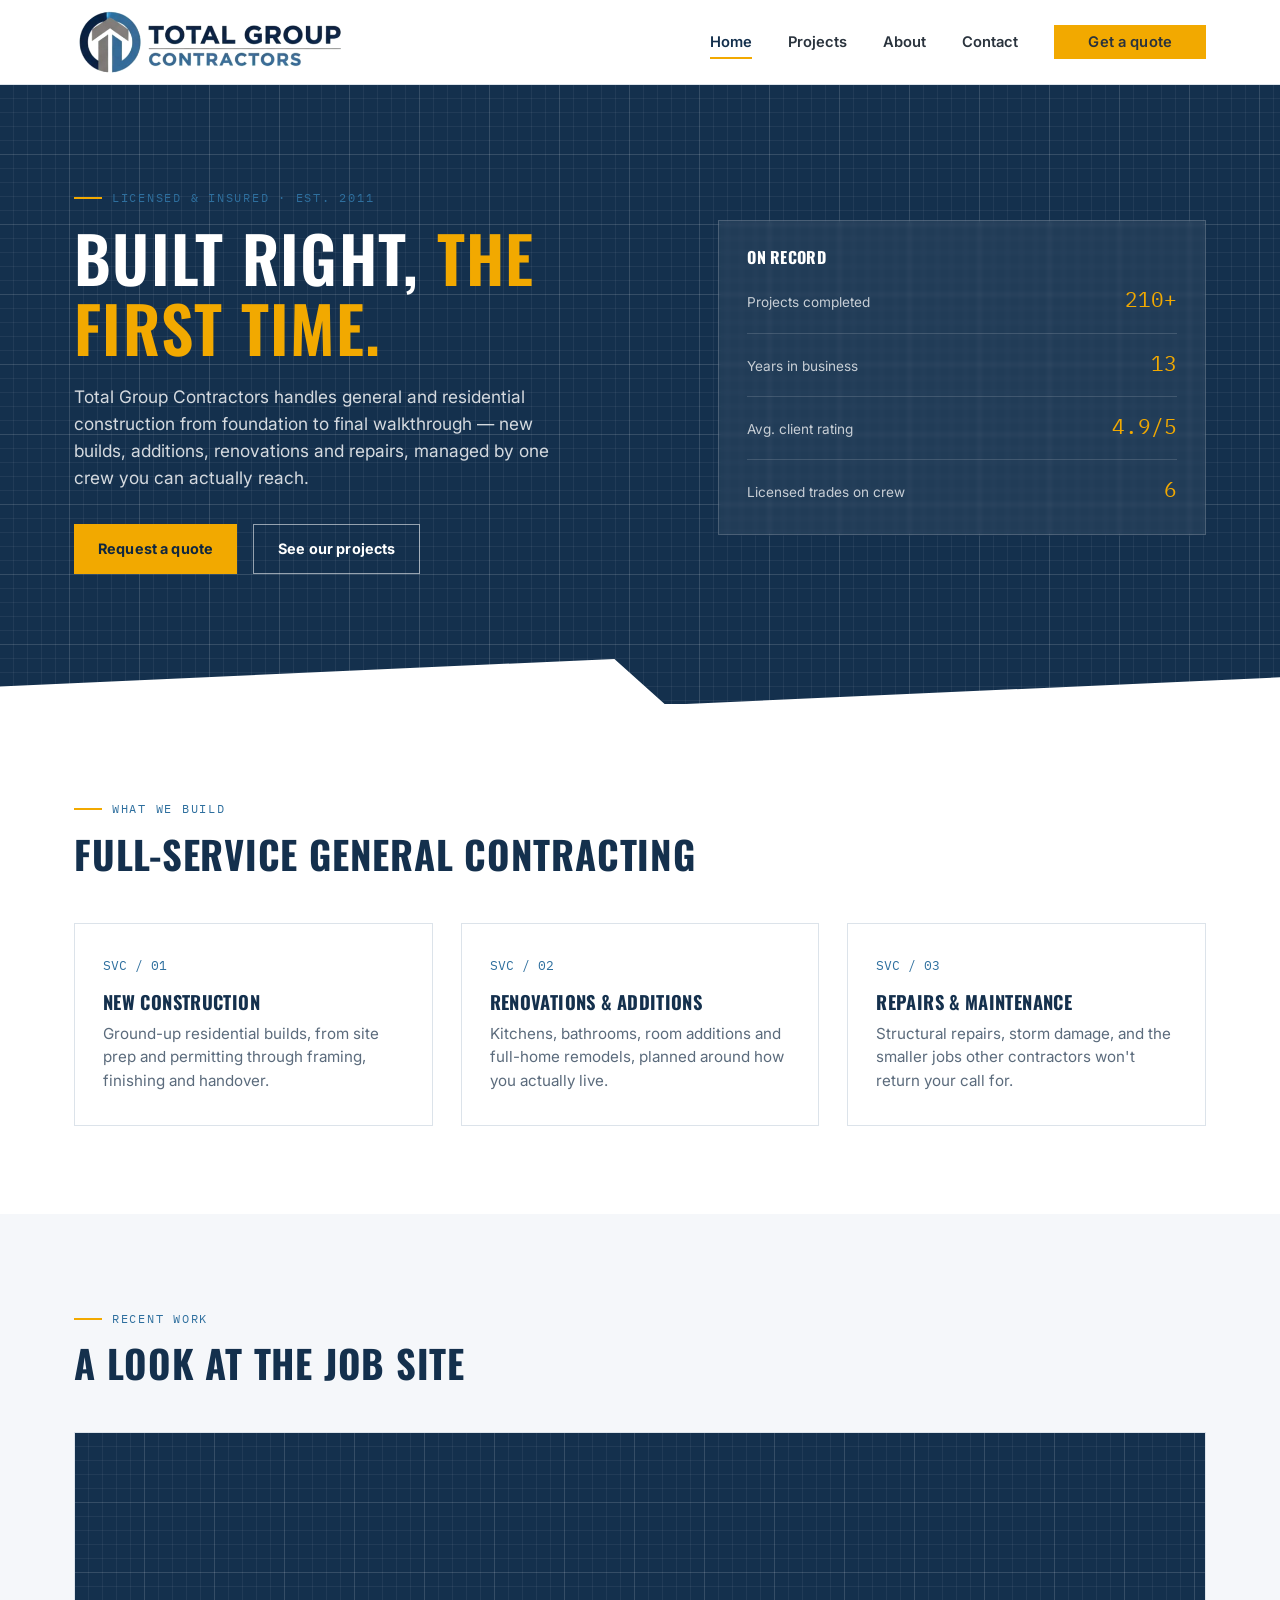
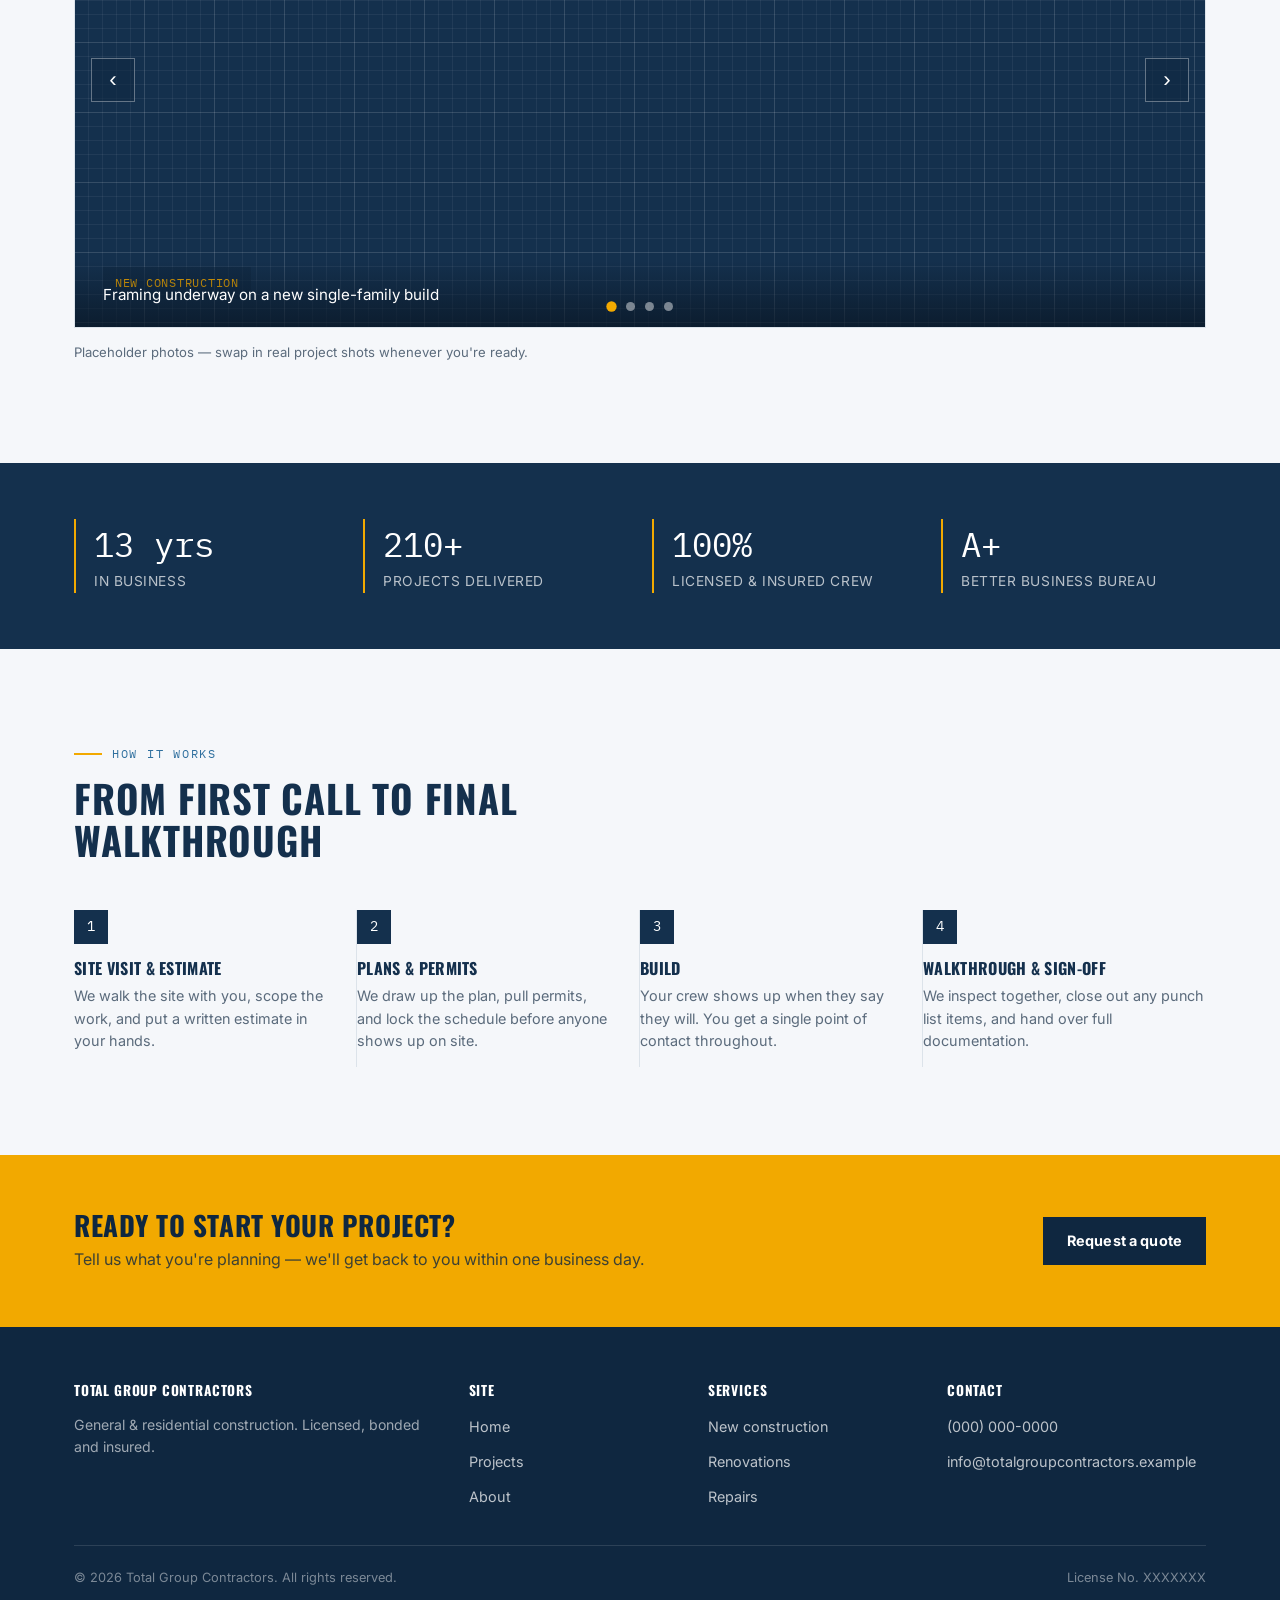
==== index.html @ ffaa58a0 "Total Group Contractors website Co-Authored-By: Claude Opus 5.5 <noreply@anthropic.com>" ====
<!DOCTYPE html>
<html lang="en">
<head>
<meta charset="UTF-8">
<meta name="viewport" content="width=device-width, initial-scale=1.0">
<meta name="color-scheme" content="light">
<title>Total Group Contractors | General &amp; Residential Construction</title>
<meta name="description" content="Total Group Contractors — licensed general and residential construction. New builds, additions, renovations and repairs, done right and on schedule.">
<link rel="preconnect" href="https://fonts.googleapis.com">
<link href="https://fonts.googleapis.com/css2?family=Oswald:wght@500;600;700&family=Inter:wght@400;500;600;700&family=IBM+Plex+Mono:wght@400;500&display=swap" rel="stylesheet">
<link rel="stylesheet" href="css/styles.css?v=3">
</head>
<body>

<header class="site-header">
  <div class="container">
    <a href="index.html" class="brand">
      <img src="images/logo.png" alt="Total Group Contractors logo" class="brand-mark">
      
    </a>
    <button class="nav-toggle" aria-label="Toggle menu" aria-expanded="false"><span></span></button>
    <nav class="main-nav">
      <a href="index.html" aria-current="page">Home</a>
      <a href="projects.html">Projects</a>
      <a href="about.html">About</a>
      <a href="about.html#contact">Contact</a>
      <a href="about.html#contact" class="btn btn-primary">Get a quote</a>
    </nav>
  </div>
</header>

<section class="hero blueprint pitch-bottom">
  <div class="container hero-grid">
    <div>
      <p class="eyebrow">Licensed &amp; insured · Est. 2011</p>
      <h1>Built right, <em>the first time.</em></h1>
      <p class="lead">Total Group Contractors handles general and residential construction from foundation to final walkthrough — new builds, additions, renovations and repairs, managed by one crew you can actually reach.</p>
      <div class="hero-actions">
        <a href="about.html#contact" class="btn btn-primary">Request a quote</a>
        <a href="projects.html" class="btn btn-outline">See our projects</a>
      </div>
    </div>
    <div class="hero-card">
      <h3>On record</h3>
      <ul class="hero-stat-list">
        <li><span class="label">Projects completed</span><span class="num">210+</span></li>
        <li><span class="label">Years in business</span><span class="num">13</span></li>
        <li><span class="label">Avg. client rating</span><span class="num">4.9/5</span></li>
        <li><span class="label">Licensed trades on crew</span><span class="num">6</span></li>
      </ul>
    </div>
  </div>
</section>

<section>
  <div class="container">
    <div class="section-head">
      <p class="eyebrow">What we build</p>
      <h2>Full-service general contracting</h2>
    </div>
    <div class="grid-3 reveal-group">
      <div class="service-card reveal">
        <div class="service-index">SVC / 01</div>
        <h3>New Construction</h3>
        <p>Ground-up residential builds, from site prep and permitting through framing, finishing and handover.</p>
      </div>
      <div class="service-card reveal">
        <div class="service-index">SVC / 02</div>
        <h3>Renovations &amp; Additions</h3>
        <p>Kitchens, bathrooms, room additions and full-home remodels, planned around how you actually live.</p>
      </div>
      <div class="service-card reveal">
        <div class="service-index">SVC / 03</div>
        <h3>Repairs &amp; Maintenance</h3>
        <p>Structural repairs, storm damage, and the smaller jobs other contractors won't return your call for.</p>
      </div>
    </div>
  </div>
</section>

<section class="section-off">
  <div class="container">
    <div class="section-head">
      <p class="eyebrow">Recent work</p>
      <h2>A look at the job site</h2>
    </div>
    <div class="slideshow" data-interval="12000" role="region" aria-roledescription="carousel" aria-label="Recent project photos">
      <div class="slideshow-track">
        <figure class="slide is-active" data-index="0">
          <div class="slide-photo blueprint">
            <span class="slide-tag">New Construction</span>
          </div>
          <figcaption class="slide-caption">Framing underway on a new single-family build</figcaption>
        </figure>
        <figure class="slide" data-index="1">
          <div class="slide-photo blueprint slide-photo-alt-1">
            <span class="slide-tag">Renovation</span>
          </div>
          <figcaption class="slide-caption">Kitchen renovation mid-way through finishing</figcaption>
        </figure>
        <figure class="slide" data-index="2">
          <div class="slide-photo blueprint slide-photo-alt-2">
            <span class="slide-tag">On Site</span>
          </div>
          <figcaption class="slide-caption">Our crew on site, keeping the schedule on track</figcaption>
        </figure>
        <figure class="slide" data-index="3">
          <div class="slide-photo blueprint slide-photo-alt-3">
            <span class="slide-tag">Completed</span>
          </div>
          <figcaption class="slide-caption">A finished addition, handed over to the client</figcaption>
        </figure>
      </div>

      <button type="button" class="slide-arrow slide-prev" aria-label="Previous photo">&#8249;</button>
      <button type="button" class="slide-arrow slide-next" aria-label="Next photo">&#8250;</button>

      <div class="slide-dots" role="tablist" aria-label="Choose photo">
        <button type="button" class="slide-dot is-active" role="tab" aria-selected="true" aria-label="Photo 1"></button>
        <button type="button" class="slide-dot" role="tab" aria-selected="false" aria-label="Photo 2"></button>
        <button type="button" class="slide-dot" role="tab" aria-selected="false" aria-label="Photo 3"></button>
        <button type="button" class="slide-dot" role="tab" aria-selected="false" aria-label="Photo 4"></button>
      </div>
    </div>
    <p class="form-note" style="margin-top:14px;">Placeholder photos — swap in real project shots whenever you're ready.</p>
  </div>
</section>

<div class="stat-band">
  <div class="container reveal-group">
    <div class="stat reveal"><div class="num">13 yrs</div><div class="label">In business</div></div>
    <div class="stat reveal"><div class="num">210+</div><div class="label">Projects delivered</div></div>
    <div class="stat reveal"><div class="num">100%</div><div class="label">Licensed &amp; insured crew</div></div>
    <div class="stat reveal"><div class="num">A+</div><div class="label">Better Business Bureau</div></div>
  </div>
</div>

<section class="section-off">
  <div class="container">
    <div class="section-head">
      <p class="eyebrow">How it works</p>
      <h2>From first call to final walkthrough</h2>
    </div>
    <div class="process reveal-group">
      <div class="process-step reveal">
        <span class="step-no">1</span>
        <h4>Site visit &amp; estimate</h4>
        <p>We walk the site with you, scope the work, and put a written estimate in your hands.</p>
      </div>
      <div class="process-step reveal">
        <span class="step-no">2</span>
        <h4>Plans &amp; permits</h4>
        <p>We draw up the plan, pull permits, and lock the schedule before anyone shows up on site.</p>
      </div>
      <div class="process-step reveal">
        <span class="step-no">3</span>
        <h4>Build</h4>
        <p>Your crew shows up when they say they will. You get a single point of contact throughout.</p>
      </div>
      <div class="process-step reveal">
        <span class="step-no">4</span>
        <h4>Walkthrough &amp; sign-off</h4>
        <p>We inspect together, close out any punch list items, and hand over full documentation.</p>
      </div>
    </div>
  </div>
</section>

<div class="cta-banner">
  <div class="container">
    <div>
      <h2>Ready to start your project?</h2>
      <p>Tell us what you're planning — we'll get back to you within one business day.</p>
    </div>
    <a href="about.html#contact" class="btn" style="background:var(--navy-900); color:var(--white);">Request a quote</a>
  </div>
</div>

<footer class="site-footer">
  <div class="container">
    <div class="footer-grid">
      <div>
        <h4>Total Group Contractors</h4>
        <p>General &amp; residential construction. Licensed, bonded and insured.</p>
      </div>
      <div>
        <h4>Site</h4>
        <ul class="footer-links">
          <li><a href="index.html">Home</a></li>
          <li><a href="projects.html">Projects</a></li>
          <li><a href="about.html">About</a></li>
        </ul>
      </div>
      <div>
        <h4>Services</h4>
        <ul class="footer-links">
          <li><a href="index.html">New construction</a></li>
          <li><a href="index.html">Renovations</a></li>
          <li><a href="index.html">Repairs</a></li>
        </ul>
      </div>
      <div>
        <h4>Contact</h4>
        <ul class="footer-links">
          <li><a href="tel:+10000000000">(000) 000-0000</a></li>
          <li><a href="mailto:info@totalgroupcontractors.example">info@totalgroupcontractors.example</a></li>
        </ul>
      </div>
    </div>
    <div class="footer-bottom">
      <span>&copy; 2026 Total Group Contractors. All rights reserved.</span>
      <span>License No. XXXXXXX</span>
    </div>
  </div>
</footer>

<script src="js/main.js?v=2"></script>
</body>
</html>
---- css/styles.css ----
/* =========================================================
   TOTAL GROUP CONTRACTORS — shared styles
   Design tokens
   ========================================================= */
:root{
  --navy-900: #0F2740;
  --navy-800: #14304D;
  --navy-700: #1F4368;
  --blue-500: #2E6F9E;
  --blue-300: #6FA3C7;
  --white:    #FFFFFF;
  --off-white:#F5F7FA;
  --gray-600: #5B6B7C;
  --gray-800: #2A333D;
  --line:     #DCE3EA;
  --yellow:   #F2A900;
  --yellow-dark: #C98600;

  --font-display: 'Oswald', 'Arial Narrow', sans-serif;
  --font-body: 'Inter', -apple-system, BlinkMacSystemFont, 'Segoe UI', sans-serif;
  --font-mono: 'IBM Plex Mono', 'Courier New', monospace;

  --container: 1180px;

  color-scheme: only light;
}

html{ color-scheme: only light; }

*,*::before,*::after{ box-sizing: border-box; }
html{ scroll-behavior: smooth; }
body{
  margin:0;
  font-family: var(--font-body);
  color: var(--gray-800);
  background: var(--white);
  line-height: 1.55;
  -webkit-font-smoothing: antialiased;
}
img{ max-width:100%; display:block; }
a{ color: inherit; }
h1,h2,h3,h4{
  font-family: var(--font-display);
  text-transform: uppercase;
  letter-spacing: 0.02em;
  color: var(--navy-800);
  margin: 0 0 .5em;
  line-height: 1.1;
}
p{ margin: 0 0 1em; color: var(--gray-600); }
.container{
  max-width: var(--container);
  margin: 0 auto;
  padding: 0 24px;
}
.eyebrow{
  font-family: var(--font-mono);
  font-size: 0.78rem;
  letter-spacing: 0.14em;
  text-transform: uppercase;
  color: var(--blue-500);
  display:inline-flex;
  align-items:center;
  gap:10px;
  margin-bottom: 14px;
}
.eyebrow::before{
  content:"";
  width: 28px;
  height: 2px;
  background: var(--yellow);
  display:inline-block;
}

/* Focus visibility */
a:focus-visible, button:focus-visible, input:focus-visible, textarea:focus-visible{
  outline: 3px solid var(--yellow);
  outline-offset: 2px;
}

@media (prefers-reduced-motion: reduce){
  *{ animation-duration: 0.001ms !important; animation-iteration-count: 1 !important; transition-duration: 0.001ms !important; scroll-behavior: auto !important; }
}

/* =========================================================
   Scroll reveal — fade + rise as sections enter view
   ========================================================= */
.reveal{
  opacity: 0;
  transform: translateY(28px);
  transition: opacity .7s cubic-bezier(.2,.7,.2,1), transform .7s cubic-bezier(.2,.7,.2,1);
}
.reveal.in-view{
  opacity: 1;
  transform: translateY(0);
}
.reveal-group .reveal:nth-child(2){ transition-delay: .08s; }
.reveal-group .reveal:nth-child(3){ transition-delay: .16s; }
.reveal-group .reveal:nth-child(4){ transition-delay: .24s; }
@media (prefers-reduced-motion: reduce){
  .reveal{ opacity:1; transform:none; }
}

/* =========================================================
   Blueprint grid texture — signature motif
   ========================================================= */
.blueprint{
  background-color: var(--navy-800);
  background-image:
    linear-gradient(rgba(255,255,255,0.055) 1px, transparent 1px),
    linear-gradient(90deg, rgba(255,255,255,0.055) 1px, transparent 1px),
    linear-gradient(rgba(255,255,255,0.09) 1px, transparent 1px),
    linear-gradient(90deg, rgba(255,255,255,0.09) 1px, transparent 1px);
  background-size: 14px 14px, 14px 14px, 70px 70px, 70px 70px;
  background-position: -1px -1px;
}

/* Angled section dividers evoking a roofline */
.pitch-bottom{
  position: relative;
}
.pitch-bottom::after{
  content:"";
  position:absolute;
  left:0; right:0; bottom:-1px;
  height: 46px;
  background: var(--white);
  clip-path: polygon(0 100%, 100% 100%, 100% 40%, 52% 100%, 48% 0%, 0 60%);
}

/* =========================================================
   Header / nav
   ========================================================= */
.site-header{
  position: sticky;
  top:0;
  z-index: 100;
  background: var(--white);
  border-bottom: 1px solid var(--line);
  transition: box-shadow .25s ease;
}
.site-header.scrolled{
  box-shadow: 0 6px 18px rgba(15,39,64,0.08);
}
.site-header .container{
  display:flex;
  align-items:center;
  justify-content:space-between;
  height: 84px;
}
.brand{
  display:flex;
  align-items:center;
  gap:12px;
  text-decoration:none;
}
.brand-mark{
  height: 72px;
  width: auto;
  max-width: 400px;
  object-fit: contain;
  flex:none;
}
.brand-text{
  font-family: var(--font-display);
  text-transform: uppercase;
  color: var(--navy-800);
  font-weight: 600;
  font-size: 1.05rem;
  letter-spacing: 0.01em;
  line-height:1.15;
}
.brand-text small{
  display:block;
  font-family: var(--font-mono);
  text-transform: none;
  letter-spacing: 0.04em;
  color: var(--blue-500);
  font-size: 0.68rem;
  margin-top: 2px;
}
.main-nav{ display:flex; align-items:center; gap: 36px; }
.main-nav a{
  text-decoration:none;
  font-weight: 600;
  font-size: 0.92rem;
  color: var(--gray-800);
  position: relative;
  padding: 6px 0;
}
.main-nav a{ transition: color .2s ease; }
.main-nav .btn{ padding-left: 34px; padding-right: 34px; }
.main-nav a::after{
  content:"";
  position:absolute; left:0; right:100%; bottom:0;
  height:2px; background: var(--yellow);
  transition: right .25s ease;
}
.main-nav a:hover::after, .main-nav a[aria-current="page"]::after{ right:0; }
.main-nav a[aria-current="page"]{ color: var(--navy-800); }

.nav-toggle{
  display:none;
  background:none; border:none; cursor:pointer;
  width:40px; height:36px;
  position: relative;
}
.nav-toggle span, .nav-toggle span::before, .nav-toggle span::after{
  content:""; position:absolute; left:8px; right:8px; height:2px; background: var(--navy-800);
}
.nav-toggle span{ top:17px; }
.nav-toggle span::before{ top:-8px; }
.nav-toggle span::after{ top:8px; }

.btn{
  display:inline-flex;
  align-items:center;
  gap:8px;
  font-family: var(--font-body);
  font-weight: 700;
  font-size: 0.9rem;
  text-decoration:none;
  padding: 13px 24px;
  border: none;
  cursor: pointer;
  letter-spacing: 0.01em;
  transition: background-color .2s ease, color .2s ease, border-color .2s ease, transform .2s ease, box-shadow .2s ease;
}
.btn:hover{ transform: translateY(-2px); }
.btn:active{ transform: translateY(0); }
.btn-primary{
  background: var(--yellow);
  color: var(--navy-900);
}
.btn-primary:hover{ background: var(--yellow-dark); }
.btn-outline{
  background: transparent;
  color: var(--white);
  border: 1.5px solid rgba(255,255,255,0.55);
}
.btn-outline:hover{ border-color: var(--white); background: rgba(255,255,255,0.08); }
.btn-outline-navy{
  background: var(--white);
  color: var(--blue-500);
  border: none;
  font-weight: 700;
  letter-spacing: 0.03em;
}
.btn-outline-navy:hover{ background: var(--off-white); }

/* =========================================================
   Hero
   ========================================================= */
.hero{
  color: var(--white);
  padding: 96px 0 130px;
  position: relative;
  overflow:hidden;
}
.hero-grid{
  display:grid;
  grid-template-columns: 1.1fr 0.9fr;
  gap: 48px;
  align-items:center;
}
.hero h1{
  color: var(--white);
  font-size: clamp(2.4rem, 5vw, 4.1rem);
  font-weight: 600;
  margin-bottom: 22px;
}
.hero h1 em{
  font-style: normal;
  color: var(--yellow);
}
.hero p.lead{
  color: rgba(255,255,255,0.82);
  font-size: 1.08rem;
  max-width: 46ch;
  margin-bottom: 32px;
}
.hero-actions{ display:flex; gap:16px; flex-wrap:wrap; }
.hero-card{
  background: rgba(255,255,255,0.06);
  border: 1px solid rgba(255,255,255,0.18);
  padding: 28px;
  backdrop-filter: blur(2px);
}
.hero-card h3{ color: var(--white); font-size:1rem; margin-bottom: 18px; }
.hero-stat-list{ list-style:none; margin:0; padding:0; display:grid; gap:16px; }
.hero-stat-list li{ display:flex; justify-content:space-between; align-items:baseline; border-top:1px solid rgba(255,255,255,0.14); padding-top:14px; }
.hero-stat-list li:first-child{ border-top:none; padding-top:0; }
.hero-stat-list .num{ font-family: var(--font-mono); color: var(--yellow); font-size:1.3rem; }
.hero-stat-list .label{ color: rgba(255,255,255,0.75); font-size:0.85rem; }

/* =========================================================
   Sections
   ========================================================= */
section{ padding: 88px 0; }
.section-off{ background: var(--off-white); }
.section-head{ max-width: 640px; margin-bottom: 48px; }
.section-head h2{ font-size: clamp(1.7rem, 3vw, 2.4rem); }

/* Services grid */
.grid-3{ display:grid; grid-template-columns: repeat(3,1fr); gap: 28px; }
.service-card{
  background: var(--white);
  border: 1px solid var(--line);
  padding: 32px 28px;
  transition: border-color .18s ease, transform .18s ease;
}
.service-card:hover{ border-color: var(--blue-500); transform: translateY(-3px); }
.service-index{
  font-family: var(--font-mono);
  color: var(--blue-500);
  font-size: 0.8rem;
  margin-bottom: 16px;
}
.service-card h3{ font-size: 1.15rem; margin-bottom: 10px; }
.service-card p{ font-size: 0.95rem; margin-bottom: 0; }

/* Stat band */
.stat-band{
  background: var(--navy-800);
  color: var(--white);
  padding: 56px 0;
}
.stat-band .container{
  display:grid;
  grid-template-columns: repeat(4,1fr);
  gap: 24px;
}
.stat{ text-align:left; border-left: 2px solid var(--yellow); padding-left: 18px; }
.stat .num{ font-family: var(--font-mono); font-size: 2.1rem; color: var(--white); }
.stat .label{ color: rgba(255,255,255,0.7); font-size: 0.86rem; text-transform: uppercase; letter-spacing: 0.04em; }

/* Process list */
.process{ display:grid; grid-template-columns: repeat(4,1fr); gap: 0; counter-reset: step; }
.process-step{
  padding: 0 24px 0 0;
  border-right: 1px solid var(--line);
  position:relative;
}
.process-step:last-child{ border-right:none; padding-right:0; }
.process-step .step-no{
  font-family: var(--font-mono);
  color: var(--yellow-dark);
  background: var(--navy-800);
  color:var(--white);
  display:inline-flex;
  width:34px; height:34px;
  align-items:center; justify-content:center;
  font-size:0.85rem;
  margin-bottom: 16px;
}
.process-step h4{ font-size: 1rem; margin-bottom: 8px; }
.process-step p{ font-size: 0.9rem; }

/* CTA banner */
.cta-banner{
  background: var(--yellow);
  color: var(--navy-900);
  padding: 56px 0;
}
.cta-banner .container{
  display:flex; align-items:center; justify-content:space-between; gap: 24px; flex-wrap:wrap;
}
.cta-banner h2{ color: var(--navy-900); margin-bottom:6px; font-size: 1.7rem; }
.cta-banner p{ color: rgba(15,39,64,0.8); margin-bottom:0; }

/* Project cards (projects page) */
.filter-row{
  display:flex; gap:10px; flex-wrap:wrap; margin-bottom: 40px;
}
.filter-row button{
  font-family: var(--font-mono);
  font-size: 0.78rem;
  letter-spacing: 0.05em;
  text-transform: uppercase;
  background: var(--white);
  border: 1px solid var(--line);
  padding: 9px 16px;
  cursor:pointer;
  color: var(--gray-600);
}
.filter-row button{ transition: border-color .2s ease, color .2s ease; }
.filter-row button.active, .filter-row button:hover{
  border-color: var(--navy-800);
  color: var(--navy-800);
}
.project-grid{ display:grid; grid-template-columns: repeat(3, 1fr); gap: 28px; }
.project-card{
  border: 1px solid var(--line);
  background: var(--white);
  overflow:hidden;
  transition: border-color .2s ease, transform .2s ease, box-shadow .2s ease;
}
.project-card:hover{
  border-color: var(--blue-500);
  transform: translateY(-4px);
  box-shadow: 0 12px 24px rgba(15,39,64,0.08);
}
.project-thumb{
  height: 170px;
  position: relative;
  background:
    linear-gradient(rgba(255,255,255,0.07) 1px, transparent 1px),
    linear-gradient(90deg, rgba(255,255,255,0.07) 1px, transparent 1px);
  background-size: 16px 16px;
  background-color: var(--navy-700);
  display:flex;
  align-items:flex-end;
  padding: 14px;
}
.project-thumb .job-no{
  font-family: var(--font-mono);
  color: var(--yellow);
  font-size: 0.76rem;
  background: rgba(15,39,64,0.55);
  padding: 4px 8px;
}
.project-body{ padding: 22px; }
.project-tag{
  font-family: var(--font-mono);
  font-size: 0.72rem;
  text-transform: uppercase;
  letter-spacing: 0.06em;
  color: var(--blue-500);
  margin-bottom: 8px;
  display:block;
}
.project-body h3{ font-size: 1.05rem; margin-bottom: 8px; }
.project-body p{ font-size: 0.9rem; margin-bottom: 0; }
.project-meta{
  display:flex; justify-content:space-between;
  font-family: var(--font-mono);
  font-size: 0.76rem;
  color: var(--gray-600);
  margin-top: 14px;
  padding-top: 14px;
  border-top: 1px dashed var(--line);
}

/* About page */
.value-grid{ display:grid; grid-template-columns: repeat(3,1fr); gap: 28px; }
.value-card{ padding: 0; }
.value-card .mark{
  width: 44px; height: 44px;
  background: var(--navy-800);
  margin-bottom: 18px;
  position:relative;
  transition: transform .2s ease;
}
.value-card:hover .mark{ transform: rotate(-6deg) scale(1.06); }
.value-card .mark::after{
  content:""; position:absolute; inset:10px; border: 2px solid var(--yellow);
}
.value-card h3{ font-size: 1.05rem; }
.value-card p{ font-size: 0.92rem; }

.about-split{ display:grid; grid-template-columns: 1fr 1fr; gap: 56px; align-items:center; }
.about-split .credential-list{ list-style:none; margin: 24px 0 0; padding:0; display:grid; gap:12px; }
.about-split .credential-list li{
  display:flex; gap:12px; align-items:flex-start;
  font-size: 0.95rem; color: var(--gray-800);
}
.about-split .credential-list li::before{
  content:"";
  width: 8px; height: 8px;
  background: var(--yellow);
  margin-top: 7px;
  flex: none;
}
.about-figure{
  background: var(--navy-800);
  aspect-ratio: 4/3;
  position: relative;
  overflow: hidden;
}
.about-figure .plate{
  position:absolute; inset:24px;
  border: 1px solid rgba(255,255,255,0.35);
}
.about-figure .plate-label{
  position:absolute; left:24px; bottom:24px;
  font-family: var(--font-mono);
  color: var(--yellow);
  font-size: 0.75rem;
  letter-spacing: 0.06em;
}

/* Contact */
.contact-wrap{
  display:grid;
  grid-template-columns: 0.9fr 1.1fr;
  gap: 48px;
  align-items:start;
}
.contact-card{
  background: var(--navy-800);
  color: var(--white);
  padding: 36px;
}
.contact-card h3{ color: var(--white); font-size: 1.1rem; }
.contact-list{ list-style:none; padding:0; margin: 22px 0 0; display:grid; gap:18px; }
.contact-list li{ display:grid; gap:4px; }
.contact-list .k{
  font-family: var(--font-mono);
  font-size: 0.72rem;
  text-transform: uppercase;
  letter-spacing: 0.08em;
  color: var(--yellow);
}
.contact-list .v{ font-size: 0.98rem; color: rgba(255,255,255,0.92); }
.contact-list a{ text-decoration:none; }
.contact-list a:hover{ text-decoration:underline; }

.form-grid{ display:grid; grid-template-columns: 1fr 1fr; gap: 18px; }
.form-grid .full{ grid-column: 1 / -1; }
.field{ display:grid; gap:6px; }
.field label{
  font-size: 0.8rem;
  font-weight:600;
  color: var(--gray-800);
}
.field input, .field select, .field textarea{
  font-family: var(--font-body);
  font-size: 0.95rem;
  padding: 12px 14px;
  border: 1px solid var(--line);
  background: var(--white);
  color: var(--gray-800);
}
.field textarea{ resize: vertical; min-height: 110px; }
.form-note{ font-size: 0.82rem; color: var(--gray-600); margin-top: 14px; }

/* =========================================================
   Home slideshow
   ========================================================= */
.slideshow{
  position: relative;
  aspect-ratio: 16/7;
  overflow: hidden;
  background: var(--navy-800);
  border: 1px solid var(--line);
}
.slideshow-track{ position:relative; width:100%; height:100%; }
.slide{
  position:absolute;
  inset:0;
  margin:0;
  opacity:0;
  visibility: hidden;
  transition: opacity .8s ease;
}
.slide.is-active{ opacity:1; visibility: visible; }
.slide-photo{
  width:100%; height:100%;
  display:flex;
  align-items:flex-end;
  padding: 28px;
}
.slide-photo-alt-1{ background-color:#1F4368; }
.slide-photo-alt-2{ background-color:#28527d; }
.slide-photo-alt-3{ background-color:#183350; }
.slide-tag{
  font-family: var(--font-mono);
  font-size: 0.78rem;
  text-transform: uppercase;
  letter-spacing: 0.06em;
  color: var(--yellow);
  background: rgba(15,39,64,0.55);
  padding: 6px 12px;
}
.slide-caption{
  position:absolute;
  left:0; right:0; bottom:0;
  padding: 22px 28px 20px;
  color: var(--white);
  font-size: 0.95rem;
  background: linear-gradient(0deg, rgba(9,22,36,0.75), transparent);
}
.slide-arrow{
  position:absolute;
  top:50%; transform: translateY(-50%);
  width:44px; height:44px;
  background: rgba(15,39,64,0.55);
  color: var(--white);
  border: 1px solid rgba(255,255,255,0.35);
  font-size: 1.4rem;
  line-height:1;
  cursor:pointer;
  display:flex; align-items:center; justify-content:center;
  transition: background-color .2s ease;
}
.slide-arrow:hover{ background: rgba(15,39,64,0.85); }
.slide-prev{ left:16px; }
.slide-next{ right:16px; }
.slide-dots{
  position:absolute;
  left:0; right:0; bottom:16px;
  display:flex;
  justify-content:center;
  gap:10px;
}
.slide-dot{
  width:9px; height:9px;
  border-radius:50%;
  background: rgba(255,255,255,0.45);
  border: none;
  padding:0;
  cursor:pointer;
  transition: background-color .2s ease, transform .2s ease;
}
.slide-dot.is-active{ background: var(--yellow); transform: scale(1.15); }
@media (max-width: 680px){
  .slideshow{ aspect-ratio: 4/5; }
  .slide-arrow{ width:36px; height:36px; font-size:1.15rem; }
}

/* =========================================================
   Footer
   ========================================================= */
.site-footer{
  background: var(--navy-900);
  color: rgba(255,255,255,0.7);
  padding: 56px 0 28px;
}
.footer-grid{
  display:grid;
  grid-template-columns: 1.4fr 0.8fr 0.8fr 1fr;
  gap: 32px;
  padding-bottom: 36px;
  border-bottom: 1px solid rgba(255,255,255,0.12);
}
.footer-grid h4{
  color: var(--white);
  font-size: 0.85rem;
  letter-spacing: 0.06em;
  margin-bottom: 16px;
}
.footer-grid p{ color: rgba(255,255,255,0.6); font-size: 0.88rem; }
.footer-links{ list-style:none; margin:0; padding:0; display:grid; gap:10px; }
.footer-links a{ text-decoration:none; color: rgba(255,255,255,0.72); font-size: 0.9rem; }
.footer-links a:hover{ color: var(--yellow); }
.footer-bottom{
  display:flex; justify-content:space-between; align-items:center;
  padding-top: 22px;
  font-size: 0.8rem;
  color: rgba(255,255,255,0.45);
  flex-wrap:wrap; gap:10px;
}

/* =========================================================
   Responsive
   ========================================================= */
@media (max-width: 960px){
  .hero-grid{ grid-template-columns: 1fr; }
  .grid-3, .project-grid, .value-grid{ grid-template-columns: repeat(2,1fr); }
  .process{ grid-template-columns: repeat(2,1fr); }
  .process-step{ border-right:none; border-bottom:1px solid var(--line); padding: 0 0 24px; margin-bottom:24px; }
  .stat-band .container{ grid-template-columns: repeat(2,1fr); row-gap: 28px; }
  .about-split, .contact-wrap{ grid-template-columns: 1fr; }
  .footer-grid{ grid-template-columns: 1fr 1fr; }
}
@media (max-width: 680px){
  .main-nav{
    position:absolute; top:84px; left:0; right:0;
    background: var(--white);
    border-bottom: 1px solid var(--line);
    flex-direction:column;
    align-items:flex-start;
    padding: 20px 24px 28px;
    gap: 18px;
    display:none;
  }
  .main-nav.open{ display:flex; }
  .nav-toggle{ display:block; }
  .grid-3, .project-grid, .value-grid, .process, .footer-grid, .form-grid{ grid-template-columns: 1fr; }
  .cta-banner .container{ flex-direction:column; align-items:flex-start; }
  section{ padding: 64px 0; }
  .hero{ padding: 64px 0 90px; }
}
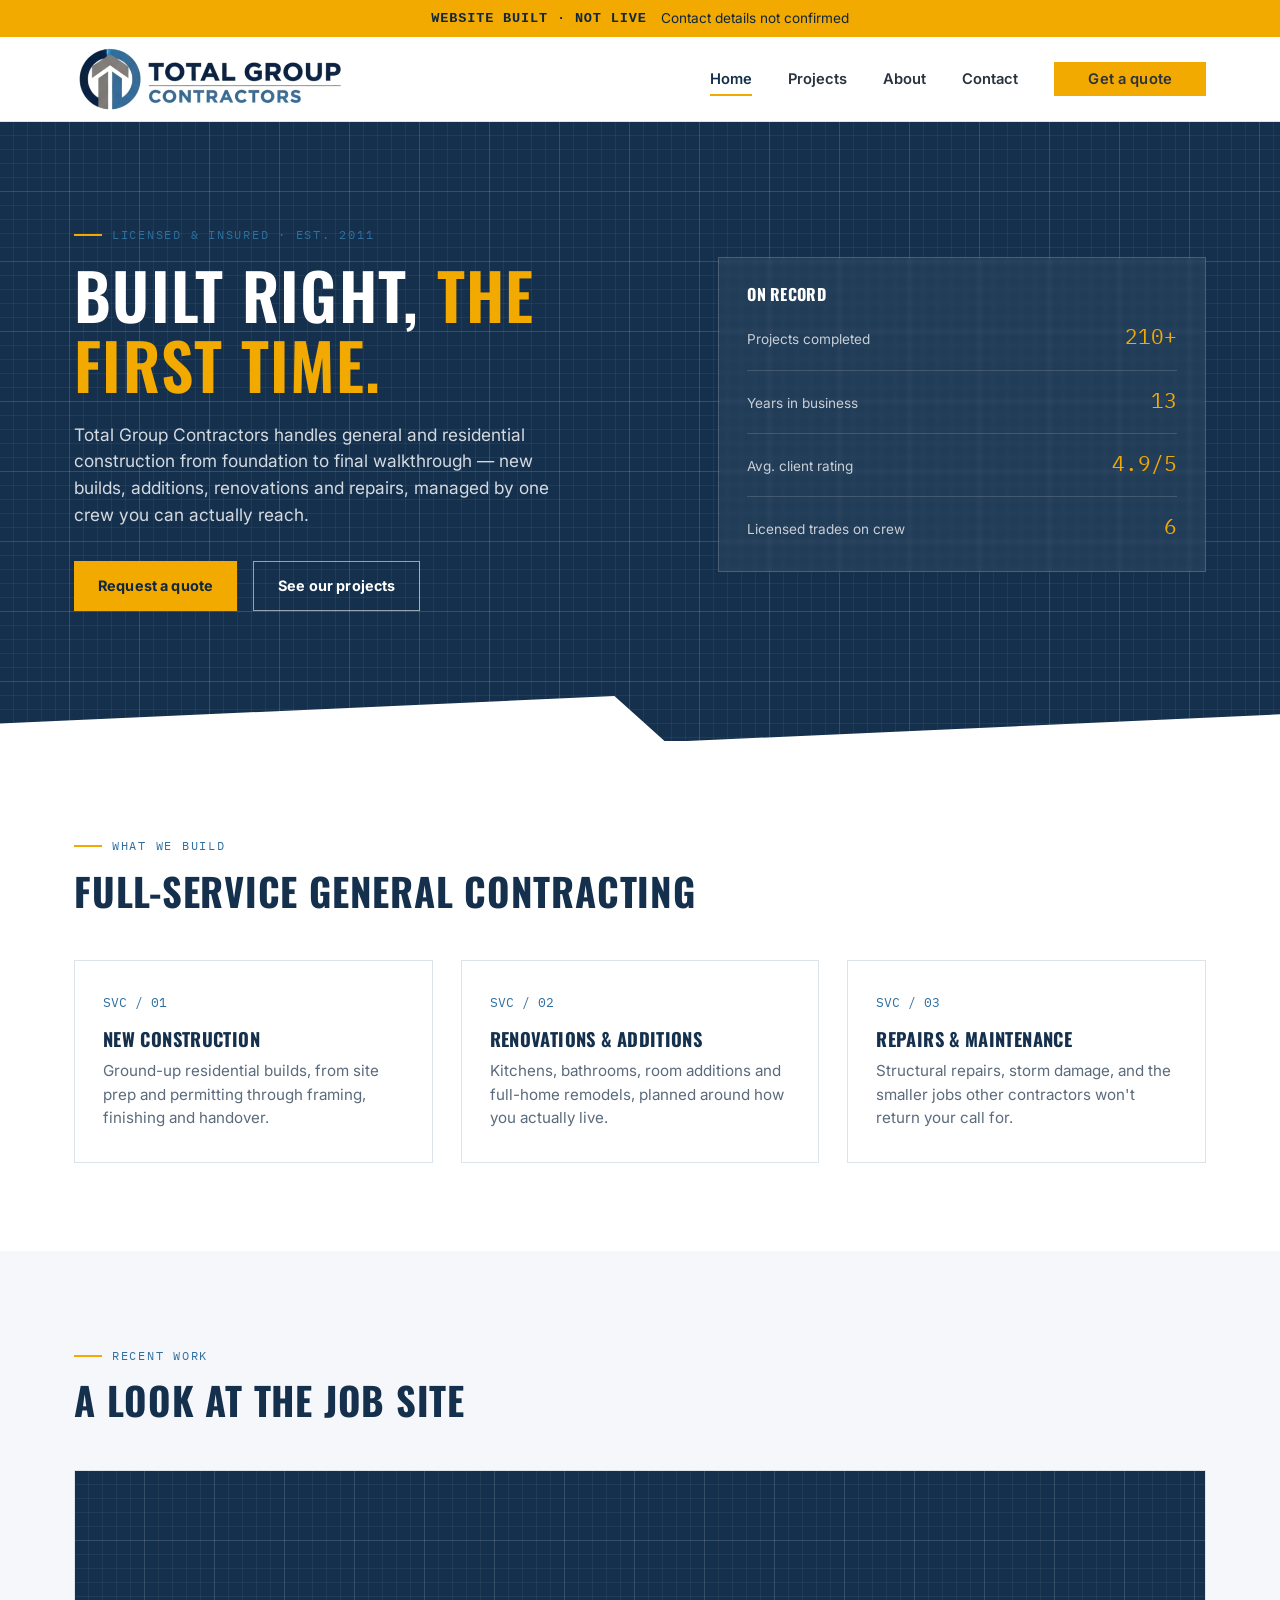
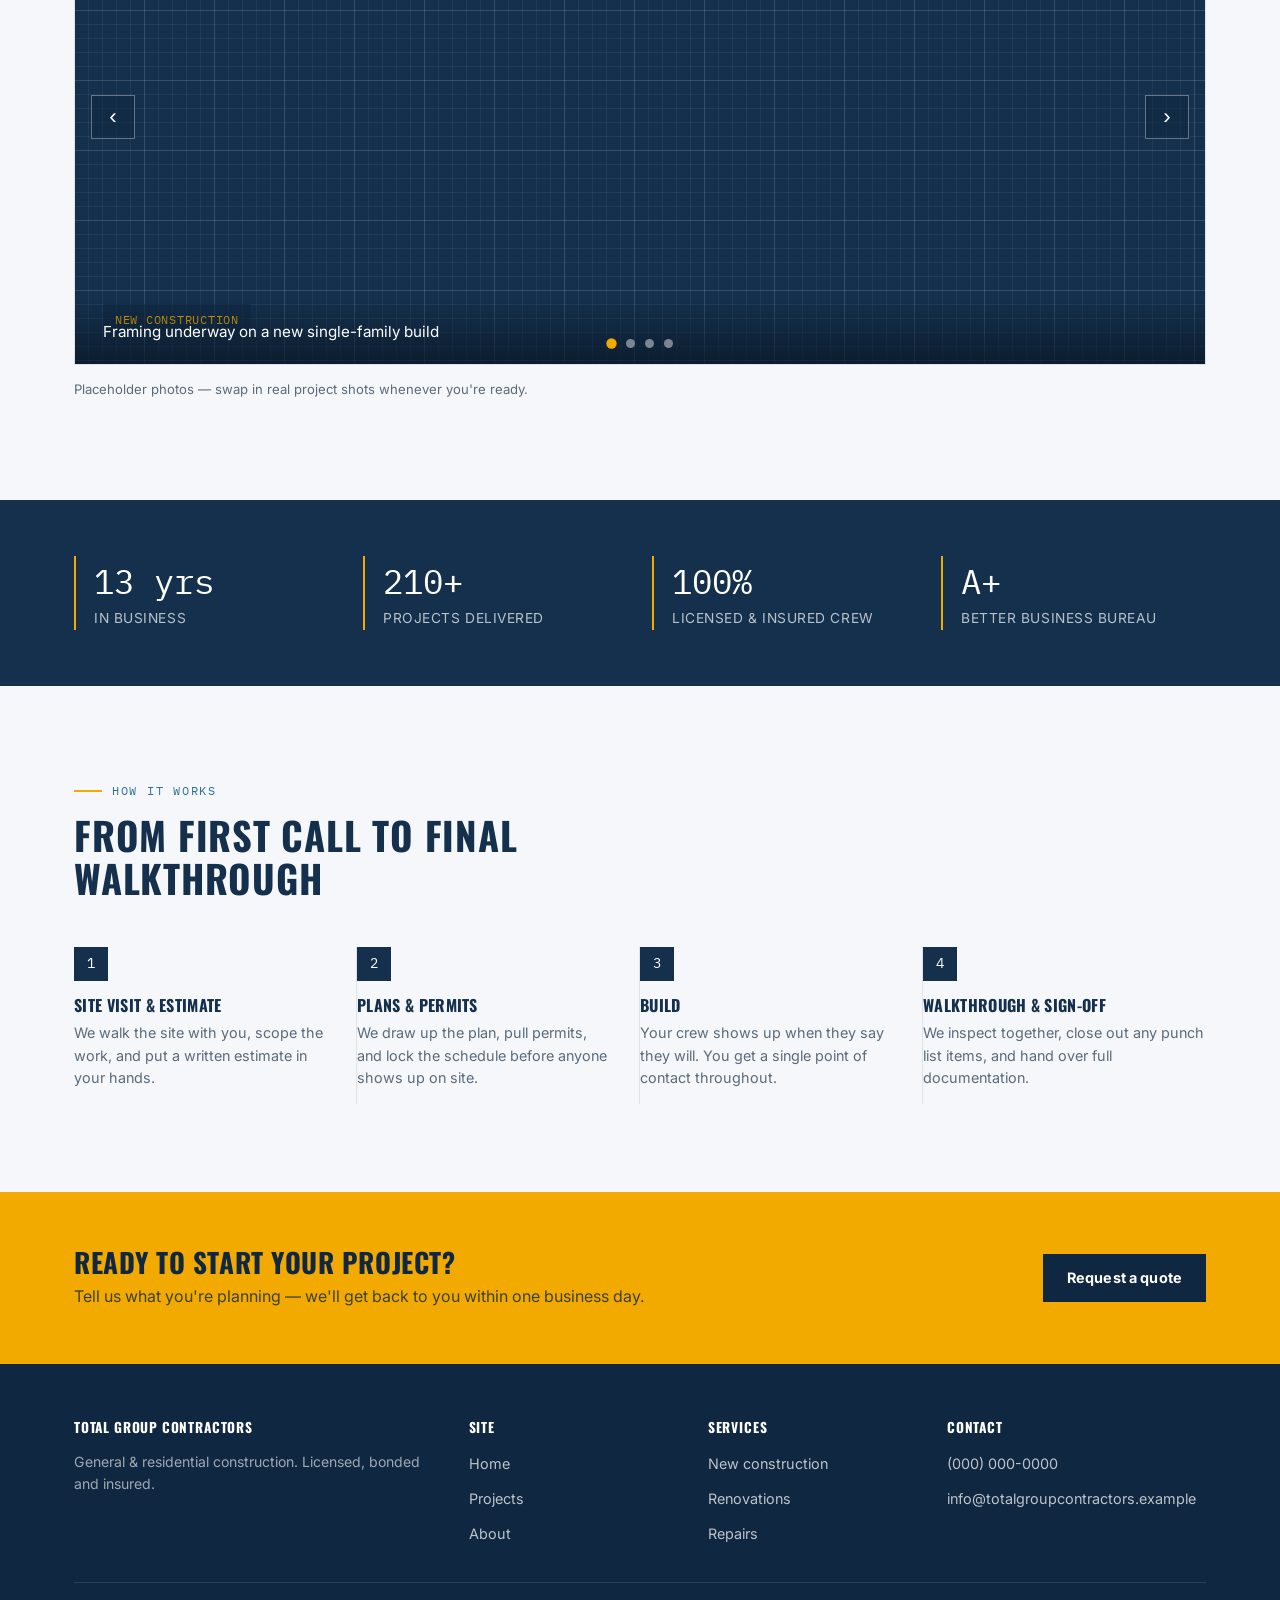
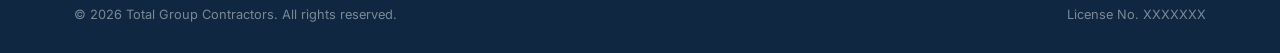
==== commit 821cef3e: "Mark Total Group site as built, not live; remove owner name from screenshot Co-Authored-By: Claude O" ====
--- a/index.html
+++ b/index.html
@@ -8,9 +8,11 @@
 <meta name="description" content="Total Group Contractors — licensed general and residential construction. New builds, additions, renovations and repairs, done right and on schedule.">
 <link rel="preconnect" href="https://fonts.googleapis.com">
 <link href="https://fonts.googleapis.com/css2?family=Oswald:wght@500;600;700&family=Inter:wght@400;500;600;700&family=IBM+Plex+Mono:wght@400;500&display=swap" rel="stylesheet">
-<link rel="stylesheet" href="css/styles.css?v=3">
+<link rel="stylesheet" href="css/styles.css?v=4">
 </head>
 <body>
+
+<div class="site-notice" role="note"><strong>Website built &middot; Not live</strong><span>Contact details not confirmed</span></div>
 
 <header class="site-header">
   <div class="container">
--- a/css/styles.css
+++ b/css/styles.css
@@ -680,4 +680,23 @@
   .cta-banner .container{ flex-direction:column; align-items:flex-start; }
   section{ padding: 64px 0; }
   .hero{ padding: 64px 0 90px; }
+}
+/* =========================================================
+   Status notice: site built, not live
+   ========================================================= */
+.site-notice{
+  background: var(--yellow);
+  color: var(--navy-900);
+  font-size: 0.85rem;
+  text-align: center;
+  padding: 8px 16px;
+  display: flex;
+  flex-wrap: wrap;
+  justify-content: center;
+  gap: 4px 14px;
+}
+.site-notice strong{
+  font-family: var(--font-mono);
+  text-transform: uppercase;
+  letter-spacing: 0.06em;
 }
